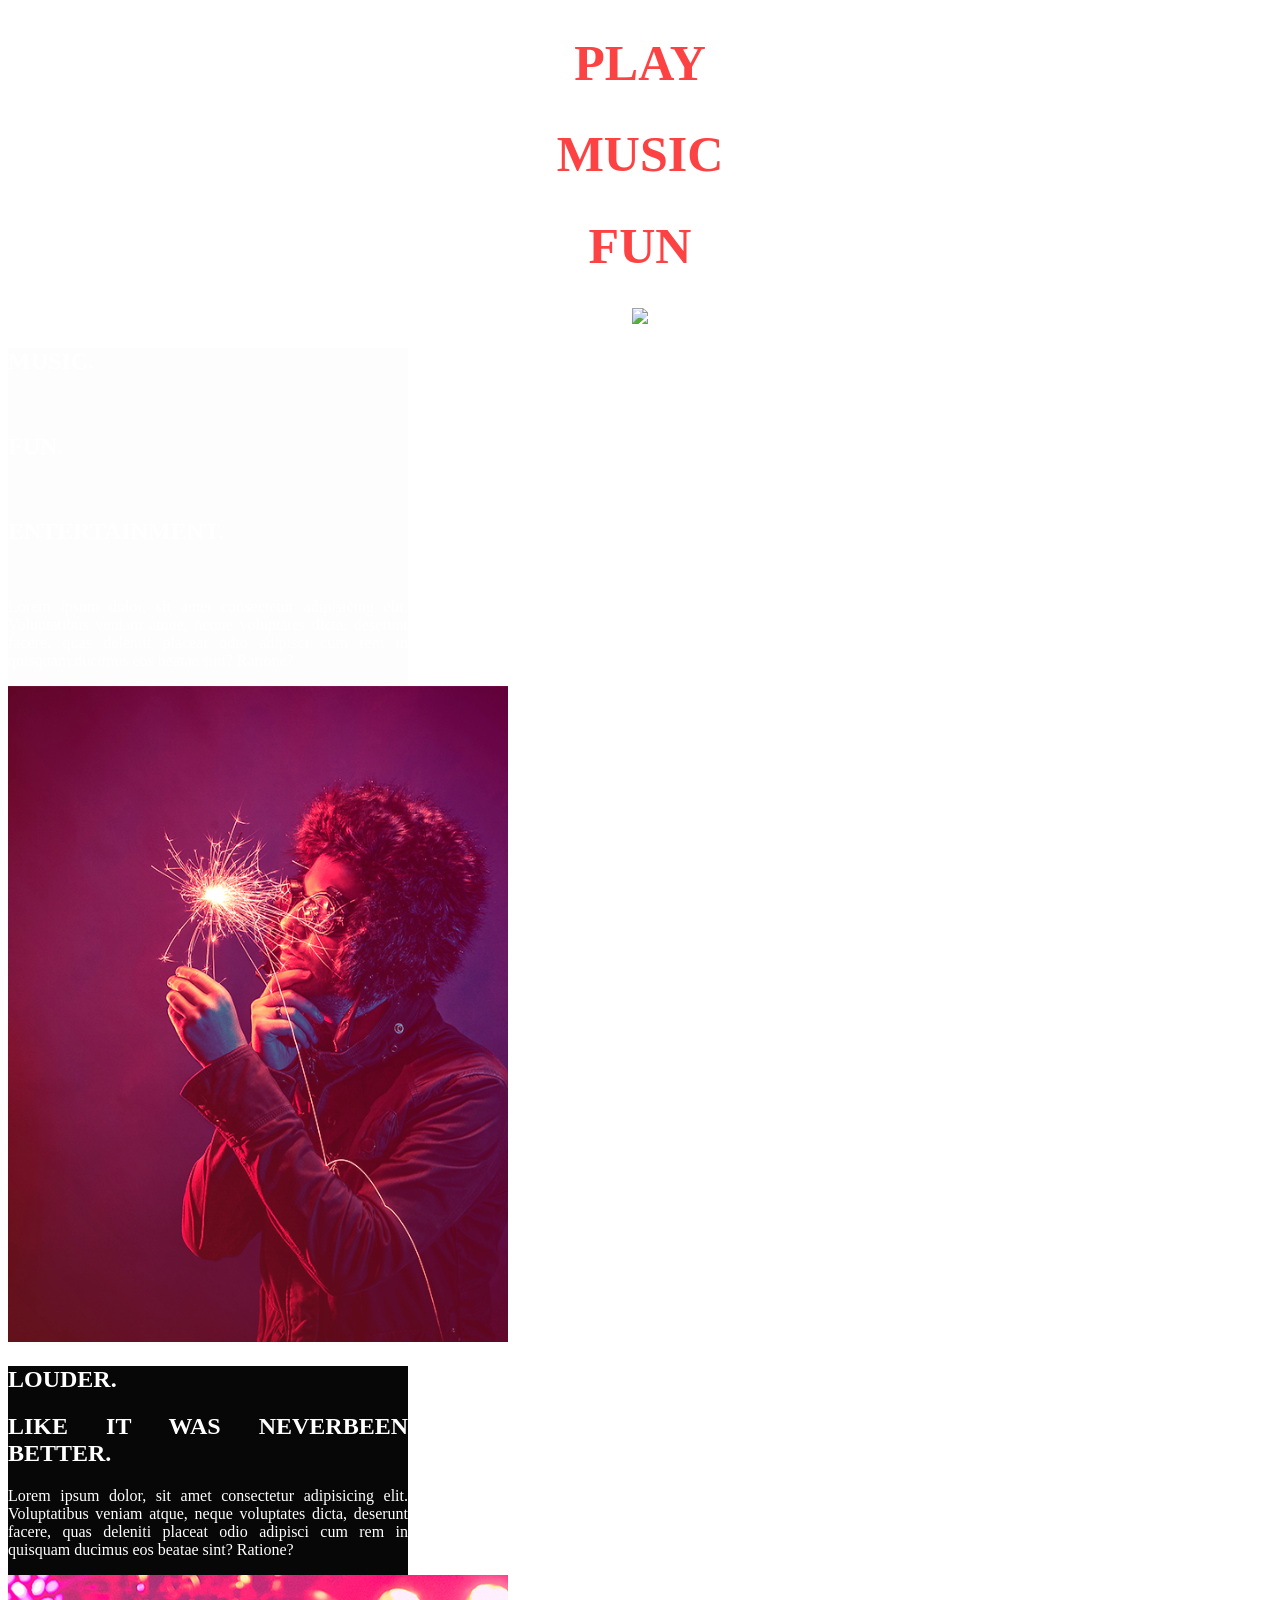
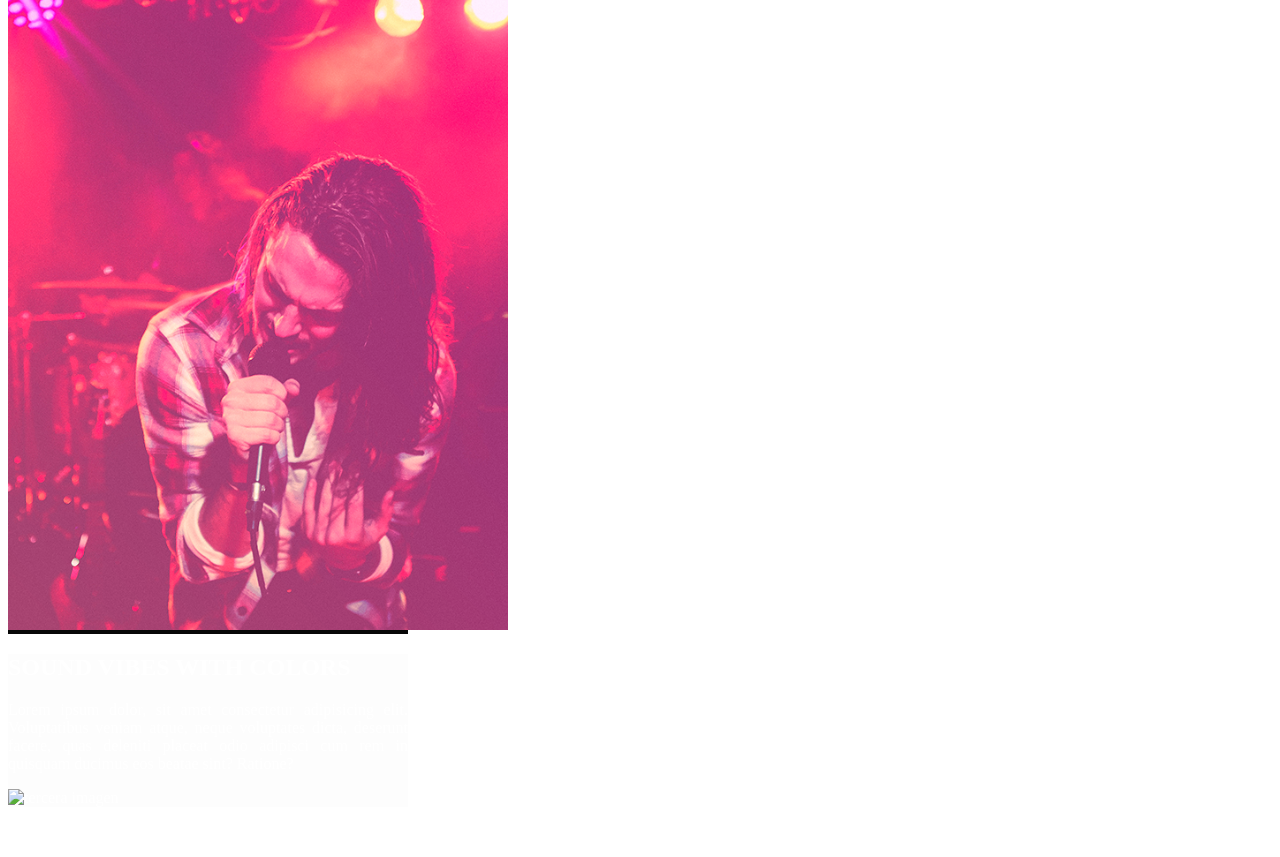
==== proyectoMUSIC/styles/index.html @ 8a181599 "MQ - primer commit" ====
<!DOCTYPE html>
<html lang='en'>
<head>
  <meta charset='utf-8'>
  <meta name='viewport' content='width=device-width, initial-scale=1'>
  <title>proyectoMUSIC</title>
  <link rel='stylesheet' href='style.css'>
</head>
<body>
  <header>
    <div class='contenedorEncabezado'> </div>
    
    <div id='titulos'>
      <div class="item1"><h1>PLAY</h1></div>
      <div class="item2"><h1>MUSIC</h1></div>
      <div class="item3"><h1>FUN</h1></div>
     
    </div>
   
    <img src="../proyectoMUSIC/assets/images/angel.jpg">
  </header>  

  <section>
  <div class="text">
			<h2>MUSIC.</h2><br>
      <h2>FUN.</h2><br>
      <h2>ENTERTAINMENT.</h2><br>
			<p>Lorem ipsum dolor, sit amet consectetur adipisicing elit. 
        Voluptatibus veniam atque, neque voluptates dicta, deserunt 
        facere, quas deleniti placeat odio adipisci cum rem in quisquam
         ducimus eos beatae sint? Ratione?</p>
      <img src="../assets/images/matt.png" alt="primer imagen">   
		</div>
  </section>
   <section>
  <div class="text2">
			<h2>LOUDER.</h2>
      <h2>LIKE IT WAS NEVERBEEN BETTER.</h2>
      
			<p>Lorem ipsum dolor, sit amet consectetur adipisicing elit. 
        Voluptatibus veniam atque, neque voluptates dicta, deserunt 
        facere, quas deleniti placeat odio adipisci cum rem in quisquam
         ducimus eos beatae sint? Ratione?</p>
      <img src="../assets/images/wesley.png" alt="segunda imagen">   
		</div>
  </section>
   <section>
  <div class="text3">
			<h2>SOUND VIBES WITH COLORS</h2>
      
			<p>Lorem ipsum dolor, sit amet consectetur adipisicing elit. 
        Voluptatibus veniam atque, neque voluptates dicta, deserunt 
        facere, quas deleniti placeat odio adipisci cum rem in quisquam
         ducimus eos beatae sint? Ratione?</p>
      <img src="../assets/images/raptis.png" alt="tercera imagen">   
		</div>
  </section>

  <footer>
		<p>&copy; 2026. Página realizada por Mauricio Quiceno   </p>
	</footer>
</body>
</html>
---- proyectoMUSIC/styles/style.css ----
body{
	
	color: #FFFFFF;
}

header{
	background-color: rgb(255, 255, 255); /* Color del fondo */
	background-image: url("../assets/images/angel.jpg");
	background-size: cover;
	color: rgba(252, 252, 252, 0);
	text-align: center;
}

h1{
	color: rgb(252, 66, 66); /* Color del texto */
	font-size: 50px;
}

img{
	width: 500px; /* ancho */
	height: auto; /* alto */

}

div .text{
	background-color: rgba(250, 250, 250, 0);
}

.text{
	background-color: rgb(253, 253, 253);
	width: 400px;
	text-align: justify;
}

nav a{
	margin: 0 20px;
	text-decoration: none;
	padding: 5px;
	border: 1px solid #000;
	color: #FFF;
	background-color: #000;
	border-radius: 5px;
}

nav a:hover{
	background-color: #ff1919;
}

.hola{
	font-size: 10px;
}

.text2{
	background-color: rgb(7, 7, 7);
	width: 400px;
	text-align: justify;
}
.text3{
	background-color: rgb(253, 253, 253);
	width: 400px;
	text-align: justify;
}
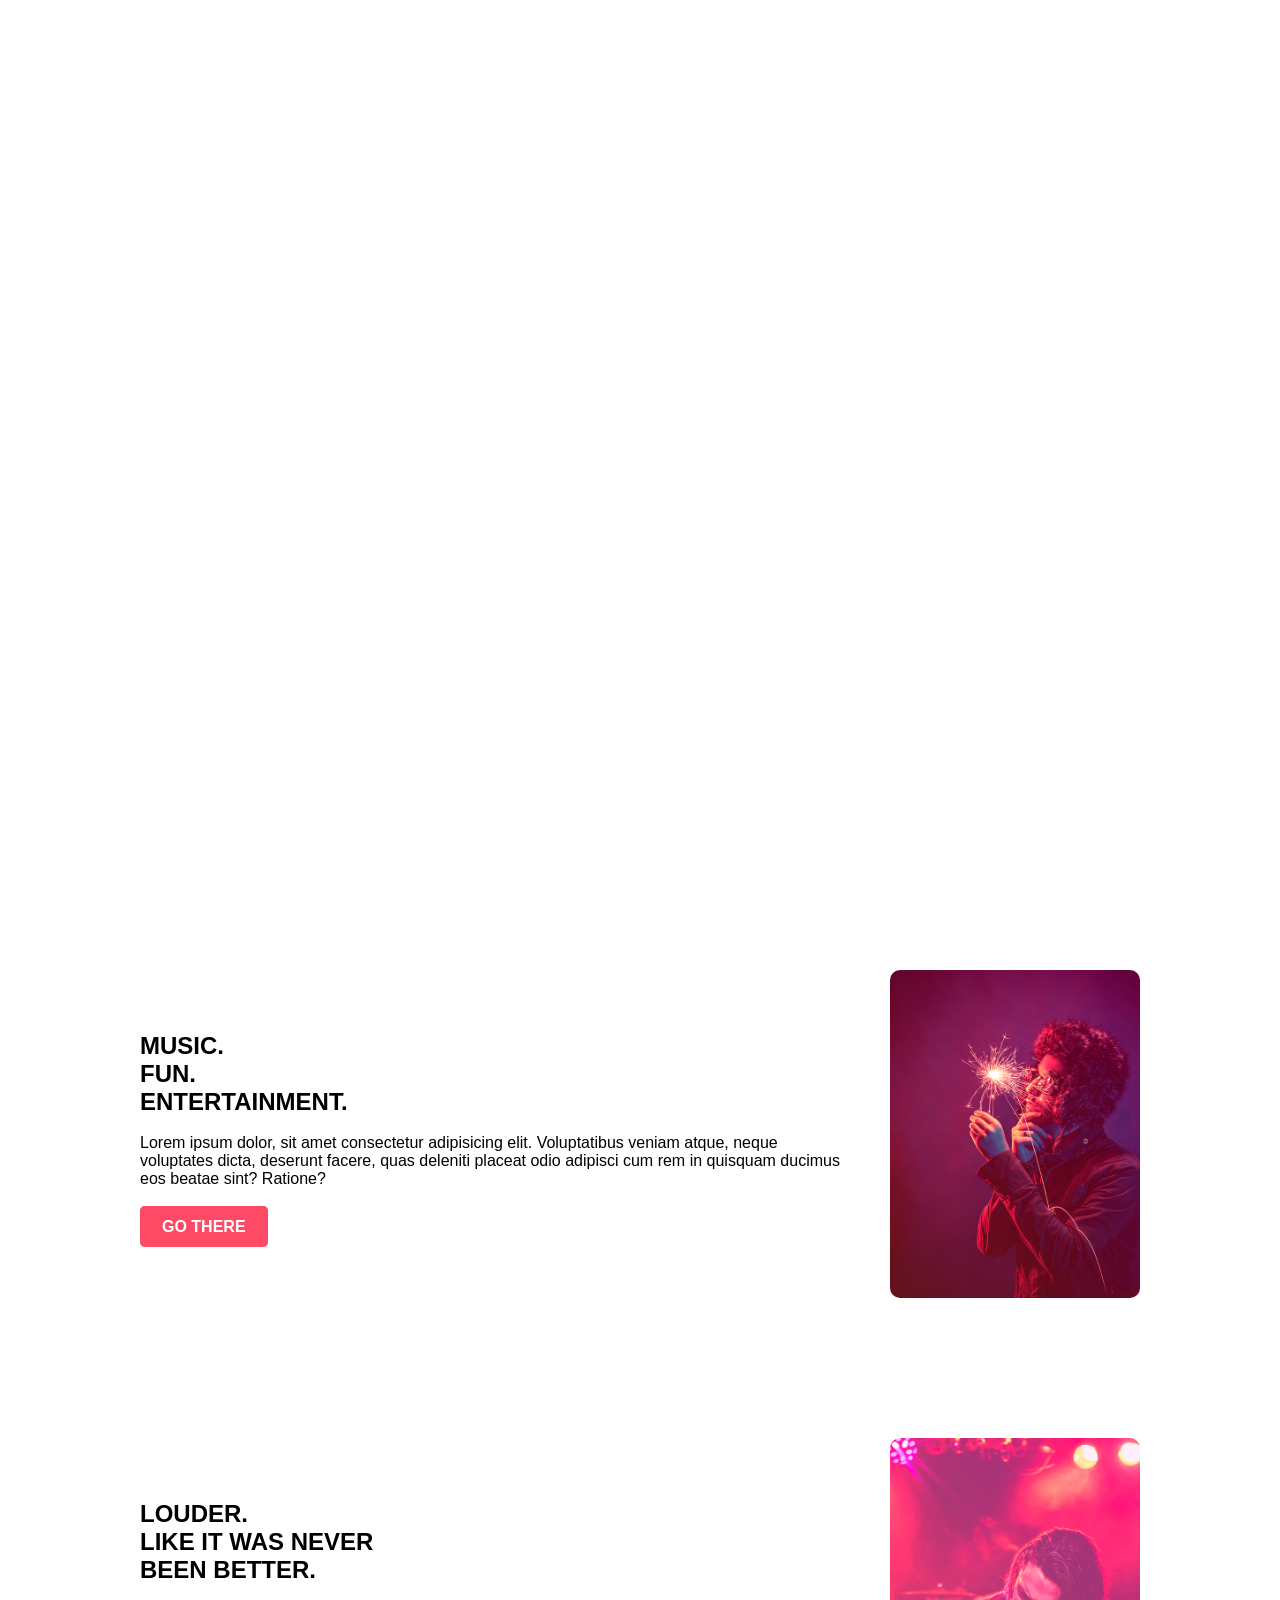
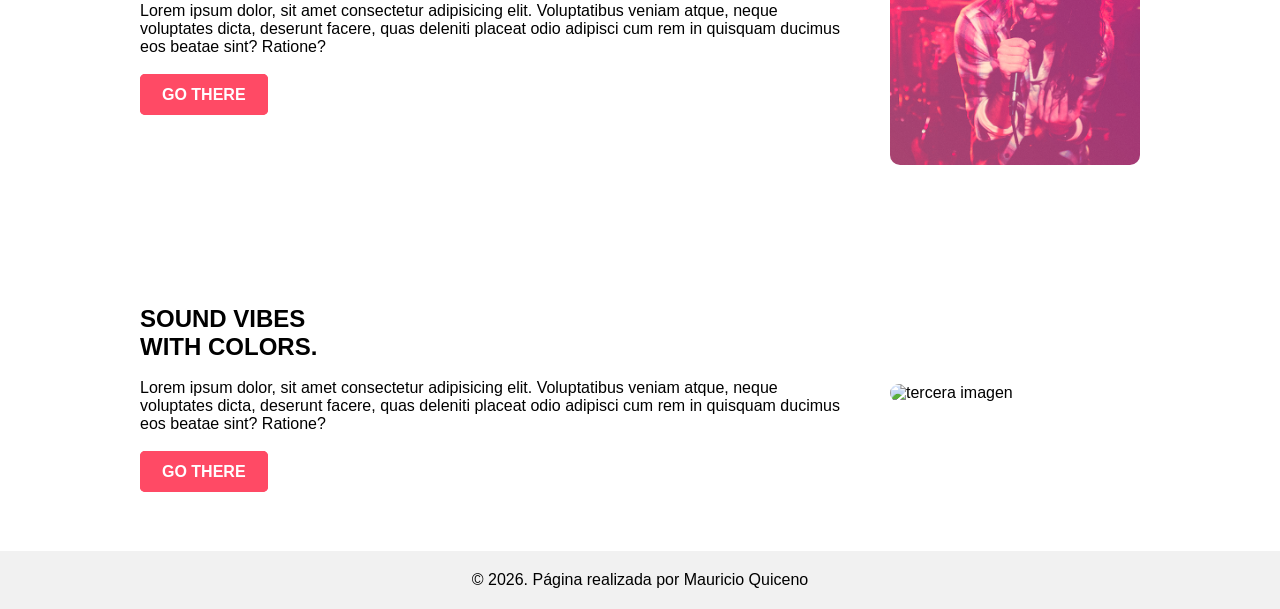
==== commit 8292a70d: "MQ - correciones de caligrafia y ubicaciones" ====
--- a/proyectoMUSIC/styles/index.html
+++ b/proyectoMUSIC/styles/index.html
@@ -1,63 +1,66 @@
 <!DOCTYPE html>
-<html lang='en'>
+<html lang="en">
 <head>
-  <meta charset='utf-8'>
-  <meta name='viewport' content='width=device-width, initial-scale=1'>
+  <meta charset="utf-8">
+  <meta name="viewport" content="width=device-width, initial-scale=1">
   <title>proyectoMUSIC</title>
-  <link rel='stylesheet' href='style.css'>
+  <link rel="stylesheet" href="style.css">
 </head>
 <body>
   <header>
-    <div class='contenedorEncabezado'> </div>
-    
-    <div id='titulos'>
-      <div class="item1"><h1>PLAY</h1></div>
-      <div class="item2"><h1>MUSIC</h1></div>
-      <div class="item3"><h1>FUN</h1></div>
-     
-    </div>
-   
-    <img src="../proyectoMUSIC/assets/images/angel.jpg">
+      <div id="div1"><h1>PLAY</h1></div>
+      <div id="div2"><h1>MUSIC</h1></div>
+      <div id="div3"><h1>FUN</h1></div>
   </header>  
 
-  <section>
-  <div class="text">
-			<h2>MUSIC.</h2><br>
-      <h2>FUN.</h2><br>
-      <h2>ENTERTAINMENT.</h2><br>
-			<p>Lorem ipsum dolor, sit amet consectetur adipisicing elit. 
-        Voluptatibus veniam atque, neque voluptates dicta, deserunt 
-        facere, quas deleniti placeat odio adipisci cum rem in quisquam
-         ducimus eos beatae sint? Ratione?</p>
-      <img src="../assets/images/matt.png" alt="primer imagen">   
-		</div>
+  <section class="music-section">
+    <article>
+      <div class="content-container">
+          <div class="item1"><h2>MUSIC.</h2></div>
+          <div class="item2"><h2>FUN.</h2></div>
+          <div class="item3"><h2>ENTERTAINMENT.</h2></div><br>
+          <p>Lorem ipsum dolor, sit amet consectetur adipisicing elit. 
+          Voluptatibus veniam atque, neque voluptates dicta, deserunt 
+          facere, quas deleniti placeat odio adipisci cum rem in quisquam
+          ducimus eos beatae sint? Ratione?</p>
+          <nav><a href="#">GO THERE</a></nav>
+      </div>
+      <img src="../assets/images/matt.png" alt="primer imagen"> 
+    </article>
   </section>
-   <section>
-  <div class="text2">
-			<h2>LOUDER.</h2>
-      <h2>LIKE IT WAS NEVERBEEN BETTER.</h2>
-      
-			<p>Lorem ipsum dolor, sit amet consectetur adipisicing elit. 
-        Voluptatibus veniam atque, neque voluptates dicta, deserunt 
-        facere, quas deleniti placeat odio adipisci cum rem in quisquam
-         ducimus eos beatae sint? Ratione?</p>
-      <img src="../assets/images/wesley.png" alt="segunda imagen">   
-		</div>
+
+  <section class="music-section">
+    <article>
+      <div class="content-container">
+          <div class="item1"><h2>LOUDER.</h2></div>
+          <div class="item2"><h2>LIKE IT WAS NEVER</h2></div>
+          <div class="item3"><h2>BEEN BETTER.</h2></div><br>
+          <p>Lorem ipsum dolor, sit amet consectetur adipisicing elit. 
+          Voluptatibus veniam atque, neque voluptates dicta, deserunt 
+          facere, quas deleniti placeat odio adipisci cum rem in quisquam
+          ducimus eos beatae sint? Ratione?</p>
+          <nav><a href="#">GO THERE</a></nav>
+      </div>
+      <img src="../assets/images/wesley.png" alt="segunda imagen"> 
+    </article>
   </section>
-   <section>
-  <div class="text3">
-			<h2>SOUND VIBES WITH COLORS</h2>
-      
-			<p>Lorem ipsum dolor, sit amet consectetur adipisicing elit. 
-        Voluptatibus veniam atque, neque voluptates dicta, deserunt 
-        facere, quas deleniti placeat odio adipisci cum rem in quisquam
-         ducimus eos beatae sint? Ratione?</p>
-      <img src="../assets/images/raptis.png" alt="tercera imagen">   
-		</div>
+
+  <section class="music-section">
+    <article>
+      <div class="content-container">
+          <div class="item1"><h2>SOUND VIBES<br> WITH COLORS.</h2></div><br>
+          <p>Lorem ipsum dolor, sit amet consectetur adipisicing elit. 
+          Voluptatibus veniam atque, neque voluptates dicta, deserunt 
+          facere, quas deleniti placeat odio adipisci cum rem in quisquam
+          ducimus eos beatae sint? Ratione?</p>
+          <nav><a href="#">GO THERE</a></nav>
+      </div>
+      <img src="../assets/images/raptis.png" alt="tercera imagen"> 
+    </article>
   </section>
 
   <footer>
-		<p>&copy; 2026. Página realizada por Mauricio Quiceno   </p>
-	</footer>
+		<p>&copy; 2026. Página realizada por Mauricio Quiceno</p>
+  </footer>
 </body>
 </html>
--- a/proyectoMUSIC/styles/style.css
+++ b/proyectoMUSIC/styles/style.css
@@ -1,62 +1,85 @@
-body{
-	
-	color: #FFFFFF;
+* {
+  box-sizing: border-box;
+  margin: 0;
+  padding: 0;
 }
 
-header{
-	background-color: rgb(255, 255, 255); /* Color del fondo */
-	background-image: url("../assets/images/angel.jpg");
-	background-size: cover;
-	color: rgba(252, 252, 252, 0);
-	text-align: center;
+body {
+  display: flex;
+  flex-direction: column;
+  background-color: #FFFFFF;
+  font-family: Arial, sans-serif;
+  overflow-x: hidden; 
 }
 
-h1{
-	color: rgb(252, 66, 66); /* Color del texto */
-	font-size: 50px;
+header {
+  display: flex;
+  align-items: center;
+  justify-content: space-around;
+  background-image: url("../assets/images/angel.jpg");
+  background-size: cover;
+  background-position: center;
+  font-size: 400px;
+  height: 100vh; 
+  width: 100%;
 }
 
-img{
-	width: 500px; /* ancho */
-	height: auto; /* alto */
-
+#div1 h1, #div3 h1 {
+  color: rgba(255, 255, 255, 0.4); 
+  font-size: clamp(30px, 5vw, 50px); 
 }
 
-div .text{
-	background-color: rgba(250, 250, 250, 0);
+#div2 h1 {
+  color: rgb(255, 255, 255); 
+  font-size: clamp(30px, 5vw, 50px);
 }
 
-.text{
-	background-color: rgb(253, 253, 253);
-	width: 400px;
-	text-align: justify;
+.music-section {
+  display: flex;
+  justify-content: center;
+  padding: 70px 20px;
 }
 
-nav a{
-	margin: 0 20px;
-	text-decoration: none;
-	padding: 5px;
-	border: 1px solid #000;
-	color: #FFF;
-	background-color: #000;
-	border-radius: 5px;
+.music-section article {
+  display: flex;
+  flex-direction: row;
+  justify-content: space-around;
+  align-items: center;
+  max-width: 1000px; 
+  width: 100%;
+  gap: 40px; 
 }
 
-nav a:hover{
-	background-color: #ff1919;
+.content-container h2 {
+  margin: 0;
 }
 
-.hola{
-	font-size: 10px;
+.music-section img {
+  max-width: 250px;
+  width: 100%;
+  border-radius: 10px; /* Bordes suaves para las imágenes */
 }
 
-.text2{
-	background-color: rgb(7, 7, 7);
-	width: 400px;
-	text-align: justify;
+nav {
+  margin-top: 30px;
 }
-.text3{
-	background-color: rgb(253, 253, 253);
-	width: 400px;
-	text-align: justify;
+
+nav a {
+  text-decoration: none;
+  padding: 10px 20px;
+  border: 2px solid rgb(255, 74, 101);
+  color: rgb(255, 254, 255);
+  background-color: rgb(255, 74, 101);
+  border-radius: 5px;
+  font-weight: bold;
+  transition: all 0.3s ease;
 }
+nav a:hover {
+  background-color: #fff;
+  color: rgb(255, 74, 101);
+}
+footer {
+  text-align: center;
+  padding: 20px;
+  background-color: #f1f1f1;
+}
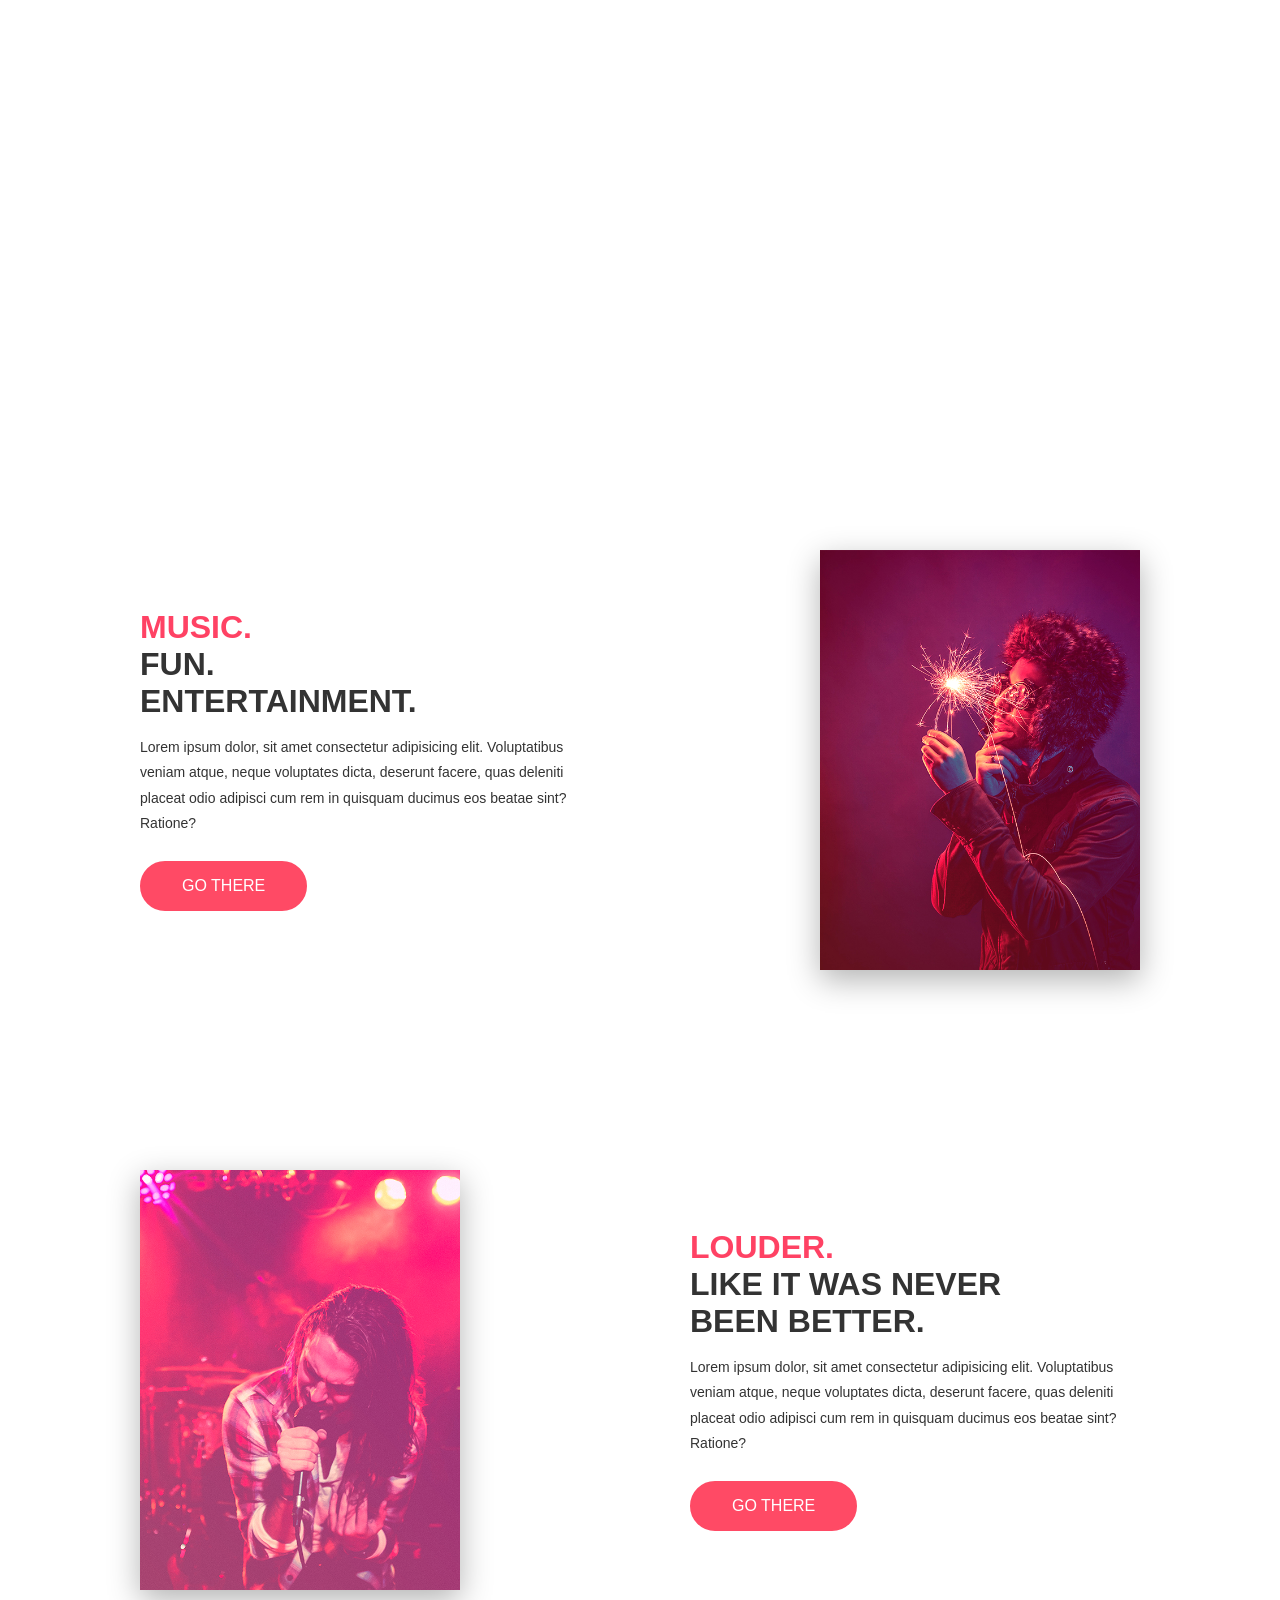
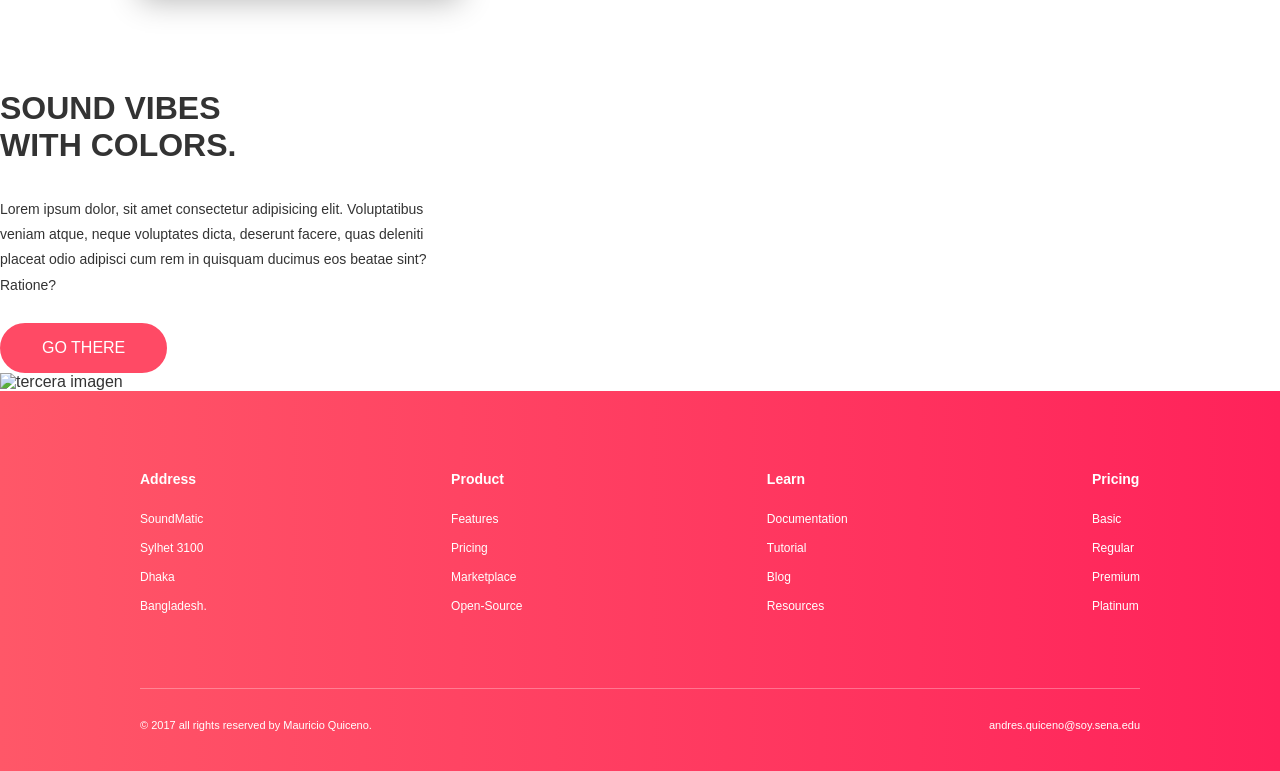
==== commit 06147120: "MQ - solución de algunos errores que tenia en el commit anterior" ====
--- a/proyectoMUSIC/styles/index.html
+++ b/proyectoMUSIC/styles/index.html
@@ -9,58 +9,133 @@
 <body>
   <header>
       <div id="div1"><h1>PLAY</h1></div>
+
       <div id="div2"><h1>MUSIC</h1></div>
+
       <div id="div3"><h1>FUN</h1></div>
-  </header>  
 
-  <section class="music-section">
-    <article>
-      <div class="content-container">
-          <div class="item1"><h2>MUSIC.</h2></div>
-          <div class="item2"><h2>FUN.</h2></div>
-          <div class="item3"><h2>ENTERTAINMENT.</h2></div><br>
-          <p>Lorem ipsum dolor, sit amet consectetur adipisicing elit. 
-          Voluptatibus veniam atque, neque voluptates dicta, deserunt 
-          facere, quas deleniti placeat odio adipisci cum rem in quisquam
-          ducimus eos beatae sint? Ratione?</p>
-          <nav><a href="#">GO THERE</a></nav>
-      </div>
-      <img src="../assets/images/matt.png" alt="primer imagen"> 
-    </article>
-  </section>
+  </header> 
 
-  <section class="music-section">
-    <article>
-      <div class="content-container">
-          <div class="item1"><h2>LOUDER.</h2></div>
-          <div class="item2"><h2>LIKE IT WAS NEVER</h2></div>
-          <div class="item3"><h2>BEEN BETTER.</h2></div><br>
-          <p>Lorem ipsum dolor, sit amet consectetur adipisicing elit. 
-          Voluptatibus veniam atque, neque voluptates dicta, deserunt 
-          facere, quas deleniti placeat odio adipisci cum rem in quisquam
-          ducimus eos beatae sint? Ratione?</p>
-          <nav><a href="#">GO THERE</a></nav>
-      </div>
-      <img src="../assets/images/wesley.png" alt="segunda imagen"> 
-    </article>
-  </section>
+<main>
+    <section class="music-section">
+      <article>
+        <div class="content-container">
+            <div class="item1"><h2>MUSIC.</h2></div>
 
-  <section class="music-section">
-    <article>
-      <div class="content-container">
-          <div class="item1"><h2>SOUND VIBES<br> WITH COLORS.</h2></div><br>
-          <p>Lorem ipsum dolor, sit amet consectetur adipisicing elit. 
-          Voluptatibus veniam atque, neque voluptates dicta, deserunt 
-          facere, quas deleniti placeat odio adipisci cum rem in quisquam
-          ducimus eos beatae sint? Ratione?</p>
-          <nav><a href="#">GO THERE</a></nav>
-      </div>
-      <img src="../assets/images/raptis.png" alt="tercera imagen"> 
-    </article>
-  </section>
+            <div class="item2"><h2>FUN.</h2></div>
 
-  <footer>
-		<p>&copy; 2026. Página realizada por Mauricio Quiceno</p>
-  </footer>
-</body>
+            <div class="item3"><h2>ENTERTAINMENT.</h2></div>
+
+            <p>Lorem ipsum dolor, sit amet consectetur adipisicing 
+            elit. Voluptatibus veniam atque, neque voluptates dicta,
+            deserunt facere, quas deleniti placeat odio adipisci cum
+            rem in quisquam ducimus eos beatae sint? Ratione?</p>
+
+            <nav><a href="#">GO THERE</a></nav>
+        </div>
+        <img src="../assets/images/matt.png" alt="primerImagen"> 
+      </article>
+    </section>
+
+    <section class="music-section reverse">
+      <article>
+        <div class="content-container">
+            <div class="item1"><h2>LOUDER.</h2></div>
+
+            <div class="item2"><h2>LIKE IT WAS NEVER</h2></div>
+
+            <div class="item3"><h2>BEEN BETTER.</h2></div>
+
+            <p>Lorem ipsum dolor, sit amet consectetur adipisicing 
+            elit. Voluptatibus veniam atque, neque voluptates dicta,
+            deserunt facere, quas deleniti placeat odio adipisci cum
+            rem in quisquam ducimus eos beatae sint? Ratione?</p>
+
+            <nav><a href="#">GO THERE</a></nav>
+        </div>
+        <img src="../assets/images/wesley.png" alt="segunda imagen"> 
+      </article>
+    </section>
+
+    <section class="ultima-img">
+      <article>
+        <div class="content-container">
+          
+            <h2>SOUND VIBES<br> 
+                WITH COLORS.</h2><br>
+
+            <p>Lorem ipsum dolor, sit amet consectetur adipisicing 
+            elit. Voluptatibus veniam atque, neque voluptates dicta,
+            deserunt facere, quas deleniti placeat odio adipisci cum
+            rem in quisquam ducimus eos beatae sint? Ratione?</p>
+
+            <nav><a href="#">GO THERE</a></nav>
+        </div>
+        <img src="../assets/images/raptis.png" alt="tercera imagen"> 
+      </article>
+    </section>
+  </main>
+  
+    <footer class="gradient-footer">
+
+        <div class="footer-container">
+          
+          <div class="footer-links-section">
+            
+            <div class="footer-col">
+
+              <h4>Address</h4>
+
+              <ul>
+                <li>SoundMatic</li>
+                <li>Sylhet 3100</li>
+                <li>Dhaka</li>
+                <li>Bangladesh.</li>
+              </ul>
+            </div>
+
+            <div class="footer-col">
+
+              <h4>Product</h4>
+
+              <ul>
+                <li><a href="#">Features</a></li>
+                <li><a href="#">Pricing</a></li>
+                <li><a href="#">Marketplace</a></li>
+                <li><a href="#">Open-Source</a></li>
+              </ul>
+            </div>
+
+            <div class="footer-col">
+
+              <h4>Learn</h4>
+
+              <ul>
+                <li><a href="#">Documentation</a></li>
+                <li><a href="#">Tutorial</a></li>
+                <li><a href="#">Blog</a></li>
+                <li><a href="#">Resources</a></li>
+              </ul>
+            </div>
+
+            <div class="footer-col">
+              <h4>Pricing</h4>
+              <ul>
+                <li><a href="#">Basic</a></li>
+                <li><a href="#">Regular</a></li>
+                <li><a href="#">Premium</a></li>
+                <li><a href="#">Platinum</a></li>
+              </ul>
+            </div>
+
+          </div>
+
+          <div class="footer-bottom">
+            <p>&copy; 2017 all rights reserved by Mauricio Quiceno.</p>
+            <p>andres.quiceno@soy.sena.edu</p>
+          </div>
+
+        </div>
+    </footer>
+  </body>
 </html>
--- a/proyectoMUSIC/styles/style.css
+++ b/proyectoMUSIC/styles/style.css
@@ -5,81 +5,167 @@
 }
 
 body {
-  display: flex;
-  flex-direction: column;
-  background-color: #FFFFFF;
   font-family: Arial, sans-serif;
-  overflow-x: hidden; 
+  color: #333;
 }
 
 header {
   display: flex;
   align-items: center;
   justify-content: space-around;
+  height: 450px;                 
   background-image: url("../assets/images/angel.jpg");
-  background-size: cover;
+  background-size: cover;        
   background-position: center;
-  font-size: 400px;
-  height: 100vh; 
-  width: 100%;
 }
 
 #div1 h1, #div3 h1 {
   color: rgba(255, 255, 255, 0.4); 
-  font-size: clamp(30px, 5vw, 50px); 
+  font-size: 90px;
+  font-weight: 300;
 }
 
 #div2 h1 {
-  color: rgb(255, 255, 255); 
-  font-size: clamp(30px, 5vw, 50px);
+  color: white;
+  font-size: 90px;
+  font-weight: 400;
 }
+
 
 .music-section {
   display: flex;
   justify-content: center;
-  padding: 70px 20px;
+  padding: 100px 20px;
 }
 
 .music-section article {
-  display: flex;
-  flex-direction: row;
-  justify-content: space-around;
+  display: flex;                  
+  justify-content: space-between;
   align-items: center;
-  max-width: 1000px; 
-  width: 100%;
-  gap: 40px; 
+  width: 1000px;
+  max-width: 1000px;
+  gap: 50px;
+}
+
+.reverse article {
+  flex-direction: row-reverse;
+}
+
+.content-container {
+  width: 450px;
+  max-width: 100%;
 }
 
 .content-container h2 {
-  margin: 0;
+  font-size: 32px;
+  text-transform: uppercase;
+}
+
+.item1 h2 {
+  color: rgb(255, 66, 100);
+}
+
+.content-container p {
+  margin-top: 15px;
+  font-size: 14px;
+  line-height: 1.8;
 }
 
 .music-section img {
-  max-width: 250px;
-  width: 100%;
-  border-radius: 10px; /* Bordes suaves para las imágenes */
+  width: 320px;
+  height: 420px;
+  object-fit: cover;                      
+  box-shadow: 0 10px 30px rgba(0,0,0,0.3); 
 }
 
+
 nav {
-  margin-top: 30px;
+  margin-top: 25px;
 }
 
 nav a {
+  display: inline-block;
   text-decoration: none;
-  padding: 10px 20px;
+  padding: 14px 40px;
+  color: white;
+  background-color: rgb(255, 74, 101);
   border: 2px solid rgb(255, 74, 101);
-  color: rgb(255, 254, 255);
-  background-color: rgb(255, 74, 101);
-  border-radius: 5px;
-  font-weight: bold;
-  transition: all 0.3s ease;
+  border-radius: 50px;           
 }
+
 nav a:hover {
-  background-color: #fff;
+  background-color: white;
   color: rgb(255, 74, 101);
 }
-footer {
-  text-align: center;
-  padding: 20px;
-  background-color: #f1f1f1;
-}+
+.banner {
+  display: flex;
+  justify-content: flex-end;
+  align-items: center;
+  height: 450px;
+  padding: 0 10%;
+  color: white;
+  background: linear-gradient(rgba(255, 20, 120, 0.5),
+  							 rgba(90, 20, 100, 0.7)),
+              url("../assets/images/raptis.png");
+  background-size: cover;
+  background-position: center;
+}
+
+.banner h2 {
+  color: white;
+  font-size: 32px;
+}
+.banner .content-container{
+	width: 350px;
+}
+.banner p{
+	color: white;
+}
+.gradient-footer {
+  background: linear-gradient(to right, #ff5768, #ff225a);
+  color: white;
+  padding: 80px 20px 40px;
+}
+
+.footer-container {
+  width: 100%;
+  max-width: 1000px; 
+  margin: 0 auto;
+}
+
+.footer-links-section {
+  display: flex;
+  justify-content: space-between;
+  margin-bottom: 60px;
+}
+
+.footer-col h4 {
+  margin-bottom: 25px;
+  font-size: 14px;
+}
+
+.footer-col ul {
+  list-style: none; 
+}
+
+.footer-col li {
+  margin-bottom: 15px;
+  font-size: 12px;
+}
+
+.footer-col a {
+  color: white;
+  text-decoration: none;
+}
+.footer-col a:hover {
+  text-decoration: underline;
+}
+
+.footer-bottom {
+  display: flex;
+  justify-content: space-between;
+  padding-top: 30px;
+  border-top: 1px solid rgba(255, 255, 255, 0.3);
+  font-size: 11px;
+}
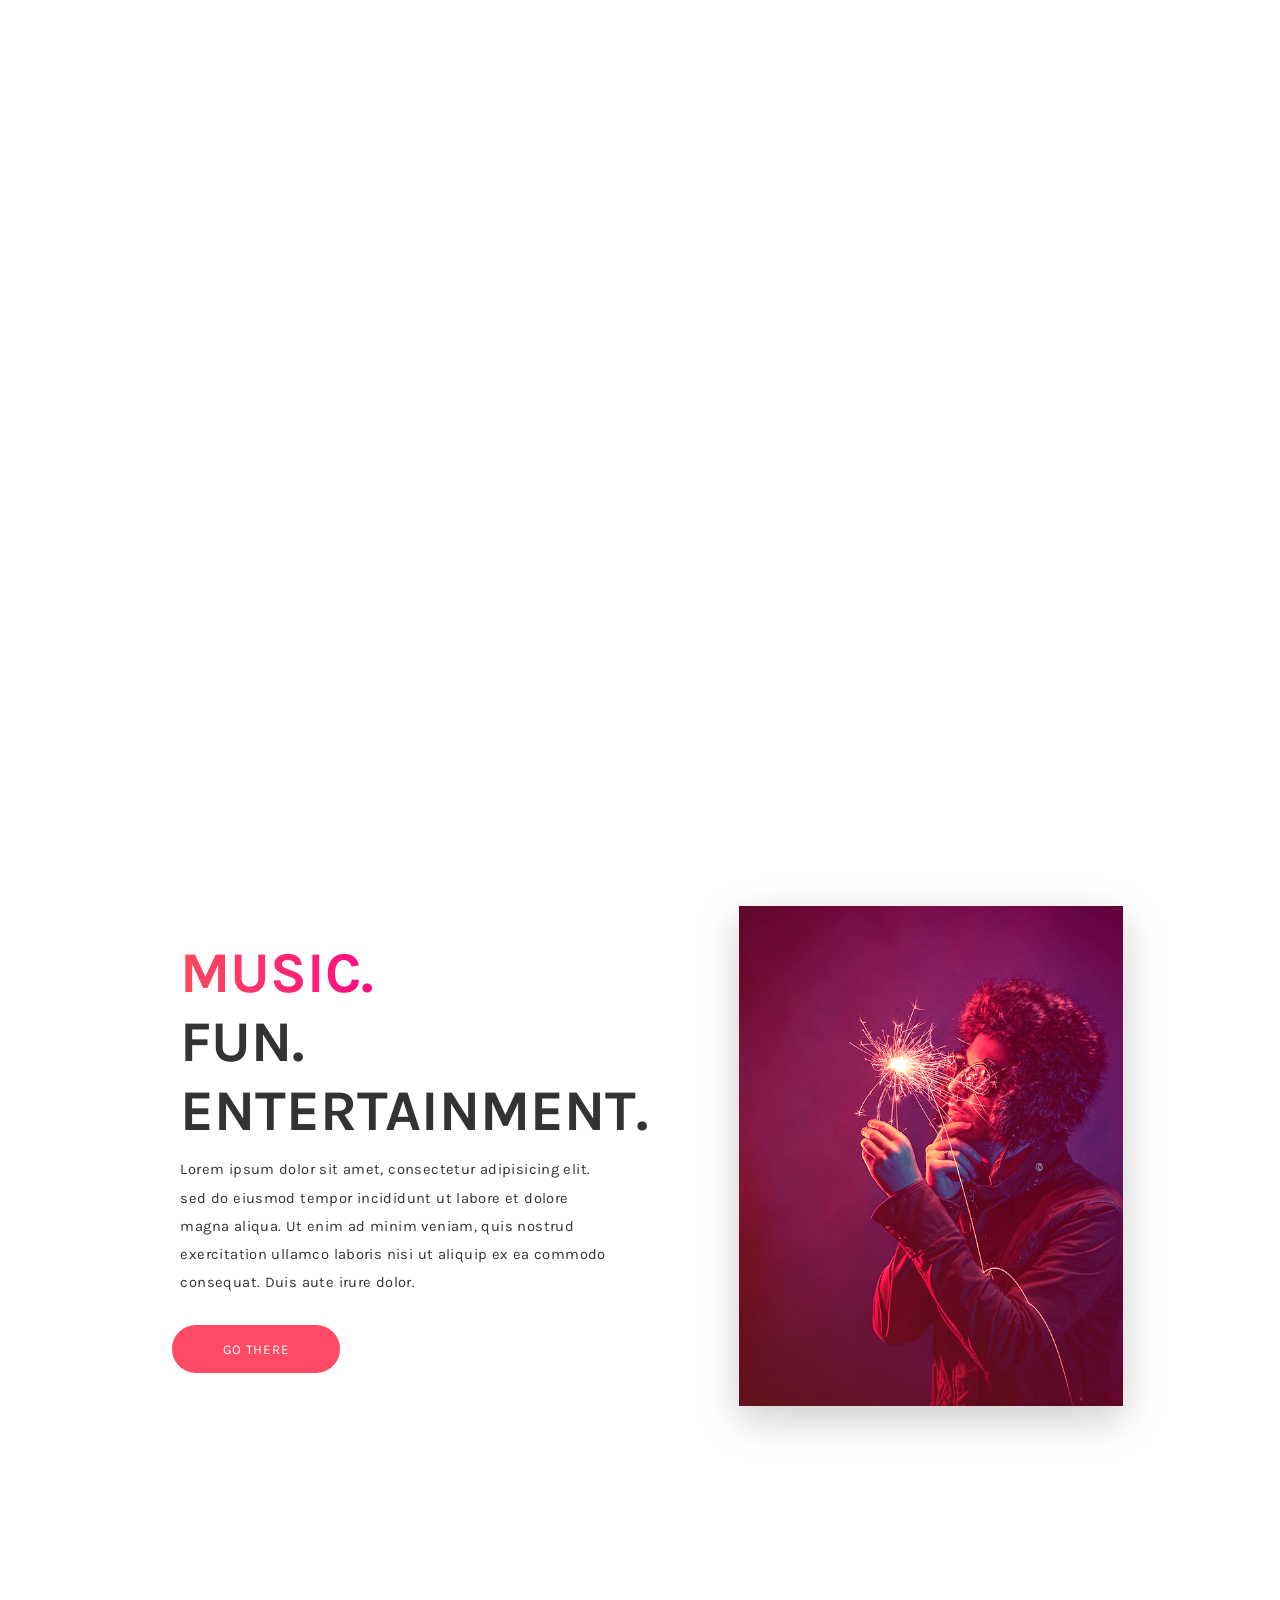
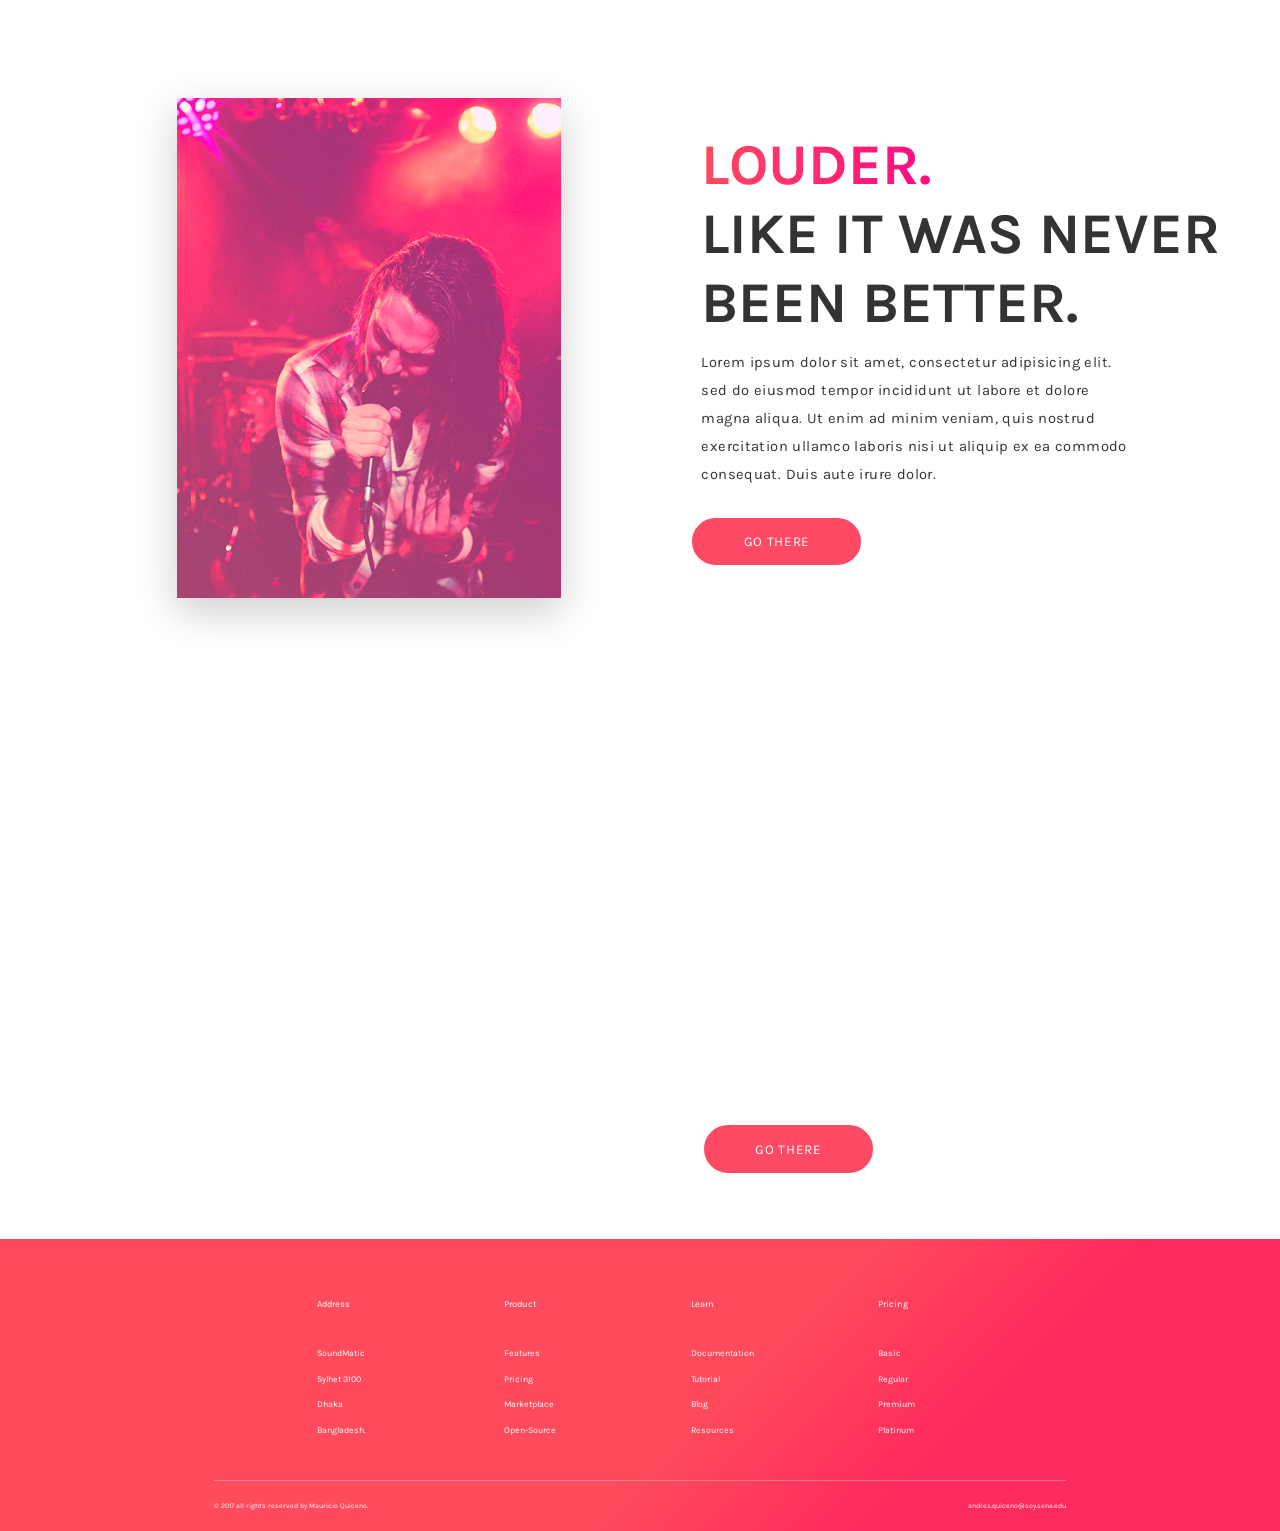
==== commit 6454771b: "MQ - cambios en el css (color degradado del texto y footer) y el 3er texto" ====
--- a/proyectoMUSIC/styles/index.html
+++ b/proyectoMUSIC/styles/index.html
@@ -5,6 +5,7 @@
   <meta name="viewport" content="width=device-width, initial-scale=1">
   <title>proyectoMUSIC</title>
   <link rel="stylesheet" href="style.css">
+  <link href="https://fonts.googleapis.com/css2?family=Karla:wgth@300;400;700;&family=Mulish:wght@400;600&display=swap" rel="stylesheet">
 </head>
 <body>
   <header>
@@ -26,10 +27,11 @@
 
             <div class="item3"><h2>ENTERTAINMENT.</h2></div>
 
-            <p>Lorem ipsum dolor, sit amet consectetur adipisicing 
-            elit. Voluptatibus veniam atque, neque voluptates dicta,
-            deserunt facere, quas deleniti placeat odio adipisci cum
-            rem in quisquam ducimus eos beatae sint? Ratione?</p>
+            <p>Lorem ipsum dolor sit amet, consectetur adipisicing
+               elit. sed do eiusmod tempor incididunt ut labore et
+                dolore magna aliqua. Ut enim ad minim veniam, quis
+                 nostrud exercitation ullamco laboris nisi ut aliquip
+                  ex ea commodo consequat. Duis aute irure dolor.</p>
 
             <nav><a href="#">GO THERE</a></nav>
         </div>
@@ -46,10 +48,11 @@
 
             <div class="item3"><h2>BEEN BETTER.</h2></div>
 
-            <p>Lorem ipsum dolor, sit amet consectetur adipisicing 
-            elit. Voluptatibus veniam atque, neque voluptates dicta,
-            deserunt facere, quas deleniti placeat odio adipisci cum
-            rem in quisquam ducimus eos beatae sint? Ratione?</p>
+            <p>Lorem ipsum dolor sit amet, consectetur adipisicing
+              elit. sed do eiusmod tempor incididunt ut labore et
+              dolore magna aliqua. Ut enim ad minim veniam, quis
+              nostrud exercitation ullamco laboris nisi ut aliquip
+              ex ea commodo consequat. Duis aute irure dolor.</p>
 
             <nav><a href="#">GO THERE</a></nav>
         </div>
@@ -64,14 +67,15 @@
             <h2>SOUND VIBES<br> 
                 WITH COLORS.</h2><br>
 
-            <p>Lorem ipsum dolor, sit amet consectetur adipisicing 
-            elit. Voluptatibus veniam atque, neque voluptates dicta,
-            deserunt facere, quas deleniti placeat odio adipisci cum
-            rem in quisquam ducimus eos beatae sint? Ratione?</p>
+            <p>Lorem ipsum dolor sit amet, consectetur adipisicing
+              elit. sed do eiusmod tempor incididunt ut labore et
+              dolore magna aliqua. Ut enim ad minim veniam, quis
+              nostrud exercitation ullamco laboris nisi ut aliquip.</p>
+          
 
             <nav><a href="#">GO THERE</a></nav>
         </div>
-        <img src="../assets/images/raptis.png" alt="tercera imagen"> 
+        
       </article>
     </section>
   </main>
--- a/proyectoMUSIC/styles/style.css
+++ b/proyectoMUSIC/styles/style.css
@@ -1,171 +1,236 @@
+@import url('https://fonts.googleapis.com/css2?family=Karla:wght@300;400;500;700&display=swap');
+
 * {
-  box-sizing: border-box;
-  margin: 0;
-  padding: 0;
-}
+
+	box-sizing: border-box;
+	margin: 0;
+	padding: 0;
+	}
 
 body {
-  font-family: Arial, sans-serif;
-  color: #333;
+	font-family: 'Karla', Arial, sans-serif;
+	color: #333;
+}
+html, body{
+	overflow-x: hidden;
+}
+
+img{
+	display: block;
 }
 
 header {
-  display: flex;
-  align-items: center;
-  justify-content: space-around;
-  height: 450px;                 
-  background-image: url("../assets/images/angel.jpg");
-  background-size: cover;        
-  background-position: center;
+	display: flex;
+	align-items: center;
+	justify-content: center;
+	gap: 3vw;
+	padding: 0 3vw 0 0;
+	width: 100%; 
+	aspect-ratio: 16/9;    
+	overflow: hidden;           
+	background-image: url("../assets/images/angel.jpg");
+	background-size: 108% auto;        
+	background-position: 95% 0 ;
+}
+
+header h1 {
+	font-family: 'Karla', sans-serif;
+	font-size: 13vw;
+	letter-spacing: 0;
+	line-height: 1;
+	white-space: nowrap;	
 }
 
 #div1 h1, #div3 h1 {
-  color: rgba(255, 255, 255, 0.4); 
-  font-size: 90px;
-  font-weight: 300;
+	color: rgba(255, 255, 255, 0.4); 
+	font-weight: 300;
 }
 
 #div2 h1 {
-  color: white;
-  font-size: 90px;
-  font-weight: 400;
-}
-
+	color: white;
+	font-weight: 400;
+}
 
 .music-section {
-  display: flex;
-  justify-content: center;
-  padding: 100px 20px;
+	display: flex;
+	justify-content: center;
+	padding: 14.5vw 0 8.4vw 1.8vw;
+}
+
+.music-section.reverse{
+	justify-content: flex-start;
+	padding: 14.4vw 0 8.4vw 13.8vw;
 }
 
 .music-section article {
-  display: flex;                  
-  justify-content: space-between;
-  align-items: center;
-  width: 1000px;
-  max-width: 1000px;
-  gap: 50px;
+	display: flex; 
+	justify-content: space-between;
+	align-items: center;
+	width: 73.6vw;
 }
 
 .reverse article {
-  flex-direction: row-reverse;
+	flex-direction: row-reverse;
+	width: 79.5vw;
 }
 
 .content-container {
-  width: 450px;
-  max-width: 100%;
+  	width: 36vw;
+}
+
+.reverse .content-container {
+ 	width: 38.5vw;
 }
 
 .content-container h2 {
-  font-size: 32px;
-  text-transform: uppercase;
-}
-
-.item1 h2 {
-  color: rgb(255, 66, 100);
+	font-family: 'Karla', Arial, sans-serif;
+ 	font-size: 4.5vw;
+	line-height: 5.4vw;
+	font-weight: 700;
+	text-transform: uppercase;
+	color:#333;
+	white-space: nowrap;
 }
 
 .content-container p {
-  margin-top: 15px;
-  font-size: 14px;
-  line-height: 1.8;
+	margin-top: 0.8vw;
+	max-width: 34.3vw;
+	font-size: 1.15vw;
+	line-height: 2.2vw;
+	letter-spacing: 0.03vw;
 }
 
 .music-section img {
-  width: 320px;
-  height: 420px;
-  object-fit: cover;                      
-  box-shadow: 0 10px 30px rgba(0,0,0,0.3); 
-}
-
+	width: 30vw;
+	height: 39.1vw;
+	flex: 0 0 auto;
+	object-fit: cover;
+	box-shadow: 0 1vw 3vw rgba(0,0,0,0.2); 
+}
 
 nav {
-  margin-top: 25px;
+	margin-top: 2.2vw;
+	margin-left: -0.7vw;
 }
 
 nav a {
-  display: inline-block;
-  text-decoration: none;
-  padding: 14px 40px;
-  color: white;
-  background-color: rgb(255, 74, 101);
-  border: 2px solid rgb(255, 74, 101);
-  border-radius: 50px;           
+	display: inline-flex;
+	align-items: center;
+	justify-content: center;
+	width: 13.2vw;
+	height: 3.7vw;
+	font-family: 'Karla', Arial, sans-serif;
+	font-size: 1.05vw;
+	font-weight: 400;
+	letter-spacing: 0.05em;
+	text-decoration: none;
+	color: white;
+	background-color: rgb(255, 74, 101);
+	border: 2px solid rgb(255, 74, 101);
+	border-radius: 50px;          
 }
 
 nav a:hover {
-  background-color: white;
-  color: rgb(255, 74, 101);
-}
-
-.banner {
-  display: flex;
-  justify-content: flex-end;
-  align-items: center;
-  height: 450px;
-  padding: 0 10%;
-  color: white;
-  background: linear-gradient(rgba(255, 20, 120, 0.5),
-  							 rgba(90, 20, 100, 0.7)),
-              url("../assets/images/raptis.png");
-  background-size: cover;
-  background-position: center;
-}
-
-.banner h2 {
-  color: white;
-  font-size: 32px;
-}
-.banner .content-container{
-	width: 350px;
-}
-.banner p{
-	color: white;
-}
+	background-color: white;
+	color: rgb(255, 74, 101);
+}
+.content-container .item1 h2 {
+	display: inline-block;
+	background: linear-gradient(to right, #ff4a5c, #ff0a85);
+	-webkit-background-clip: text;
+	background-clip: text;
+	-webkit-text-fill-color: transparent;
+	color: transparent;
+}
+.ultima-img{
+    display: flex;
+	align-items: center;
+	width: 100%;
+	aspect-ratio: 12 / 5;              
+	background:url("../assets/images/raptis.png");
+	background-size: cover;
+	background-position: center;
+}
+.ultima-img article{
+	padding-left: 55.7vw;
+	padding-top: 4.3vw;
+}
+.ultima-img .content-container{
+	width: 36vw;
+	color: white;
+}
+
+.ultima-img .content-container h2 {
+	color: white;
+	font-size: 4.3vw;
+	line-height: 4.85vw;
+	letter-spacing: 0;
+}
+
+.ultima-img .content-container p {
+	color: white;
+	margin-top: 1.2vw;
+	font-size: 1.4vw;
+	letter-spacing: 0.01vw;
+	max-width: 35vw;
+}
+.ultima-img nav{
+	margin-top: 2.1vw;
+}
+
 .gradient-footer {
-  background: linear-gradient(to right, #ff5768, #ff225a);
-  color: white;
-  padding: 80px 20px 40px;
+	background: linear-gradient(135deg, #ff4b5c 55%, #ff2a5d 73%);
+	color: white;
+	padding: 4.7vw 0 1.6vw;
 }
 
 .footer-container {
-  width: 100%;
-  max-width: 1000px; 
-  margin: 0 auto;
+	width: 66.5vw;
+	margin: 0 auto;
 }
 
 .footer-links-section {
-  display: flex;
-  justify-content: space-between;
-  margin-bottom: 60px;
-}
-
-.footer-col h4 {
-  margin-bottom: 25px;
-  font-size: 14px;
-}
-
-.footer-col ul {
-  list-style: none; 
-}
-
-.footer-col li {
-  margin-bottom: 15px;
-  font-size: 12px;
-}
-
-.footer-col a {
-  color: white;
-  text-decoration: none;
-}
-.footer-col a:hover {
-  text-decoration: underline;
+	display: flex;
+	justify-content: flex-start;
+	padding-left: 8vw;
+	margin-bottom: 2.2vw;
+}
+
+.footer-col {
+ 	width: 15.4vw;
+}
+
+.gradient-footer .footer-col h4 {
+ 	font-size: 0.72vw;
+	font-weight: 400; 
+   	margin-bottom: 3.1vw;
+}
+
+.gradient-footer .footer-col ul {
+  	list-style: none; 
+}
+
+.gradient-footer .footer-col li {
+	font-size: 0.69vw;
+	line-height: 0.7vw;
+	margin-bottom: 1.3vw;
+    white-space: nowrap;
+}
+
+.gradient-footer .footer-col a {
+	font-size: 0.69vw;
+	color: white;
+	text-decoration: none;
+}
+.gradient-footer .footer-col a:hover {
+  	text-decoration: underline;
 }
 
 .footer-bottom {
-  display: flex;
-  justify-content: space-between;
-  padding-top: 30px;
-  border-top: 1px solid rgba(255, 255, 255, 0.3);
-  font-size: 11px;
-}
+	display: flex;
+	justify-content: space-between;
+	padding-top: 1.7vw;
+	border-top: 0.1vw solid rgba(255, 255, 255, 0.3);
+	font-size: 0.55vw;
+	white-space: nowrap;
+}
